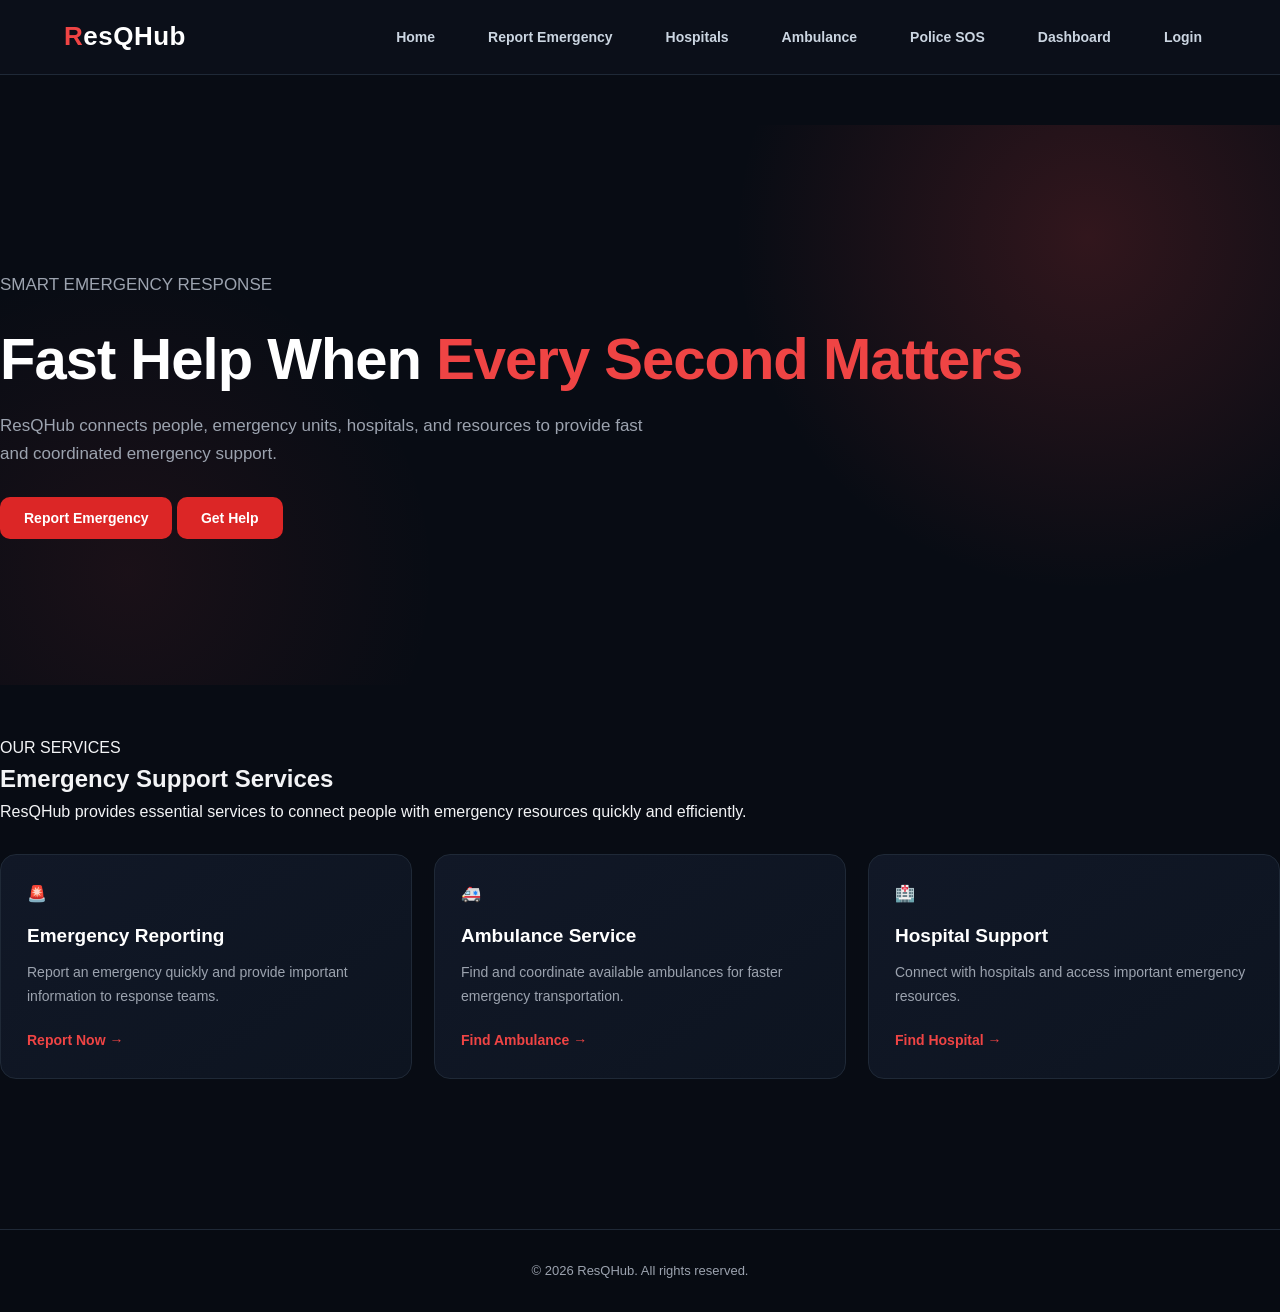
==== src/main/resources/static/index.html @ dcc4bdd3 "Update ResQHub frontend UI" ====
<!DOCTYPE html>
<html lang="en">
<head>
    <meta charset="UTF-8">
    <meta name="viewport" content="width=device-width, initial-scale=1.0">
    <title>ResQHub - Emergency Response System</title>
    <link rel="stylesheet" href="style.css">
</head>

<body>

    <!-- Navigation Bar -->
    <header>
        <h2>ResQHub</h2>

<nav>
    <a href="index.html">Home</a>
    <a href="emergency.html">Report Emergency</a>
    <a href="hospital.html">Hospitals</a>
    <a href="ambulance.html">Ambulance</a>
    <a href="police.html">Police SOS</a>
    <a href="dashboard.html">Dashboard</a>
    <a href="login.html">Login</a>
</nav>
    </header>


    <!-- Hero Section -->
    <main>

        <section class="hero">

    <div class="hero-content">

        <p class="hero-tag">SMART EMERGENCY RESPONSE</p>

        <h1>
            Fast Help When
            <span>Every Second Matters</span>
        </h1>

        <p class="hero-description">
            ResQHub connects people, emergency units, hospitals,
            and resources to provide fast and coordinated emergency support.
        </p>

        <div class="hero-buttons">
            <button class="primary-btn">Report Emergency</button>
            <button class="secondary-btn">Get Help</button>
        </div>

    </div>

</section>

        <!-- Services Section -->
        <section class="services">

    <p class="section-tag">OUR SERVICES</p>

    <h2>Emergency Support Services</h2>

    <p class="section-description">
        ResQHub provides essential services to connect people
        with emergency resources quickly and efficiently.
    </p>

    <div class="service-container">

        <div class="service-card">
            <div class="service-icon">🚨</div>
            <h3>Emergency Reporting</h3>
            <p>
                Report an emergency quickly and provide
                important information to response teams.
            </p>
            <a href="#">Report Now →</a>
        </div>

        <div class="service-card">
            <div class="service-icon">🚑</div>
            <h3>Ambulance Service</h3>
            <p>
                Find and coordinate available ambulances
                for faster emergency transportation.
            </p>
            <a href="#">Find Ambulance →</a>
        </div>

        <div class="service-card">
            <div class="service-icon">🏥</div>
            <h3>Hospital Support</h3>
            <p>
                Connect with hospitals and access
                important emergency resources.
            </p>
            <a href="#">Find Hospital →</a>
        </div>

    </div>

</section>

    </main>


    <!-- Footer -->
    <footer>
        <p>© 2026 ResQHub. All rights reserved.</p>
    </footer>

</body>
</html>
---- src/main/resources/static/style.css ----
/* =========================================
   ResQHub - Professional Emergency UI
   ========================================= */

/* ---------- Basic Reset ---------- */

* {
    margin: 0;
    padding: 0;
    box-sizing: border-box;
}

html {
    scroll-behavior: smooth;
}

body {
    font-family: Arial, Helvetica, sans-serif;
    background: #080c14;
    color: #f3f4f6;
    line-height: 1.6;
}

/* ---------- Common Container ---------- */

.container {
    width: 90%;
    max-width: 1200px;
    margin: auto;
}

/* ---------- Navigation Bar ---------- */

header {
    background: #0b0f19;
    border-bottom: 1px solid #1f2937;
    padding: 16px 0;
    position: sticky;
    top: 0;
    z-index: 1000;
}

header h2 {
    color: #ffffff;
    font-size: 26px;
    font-weight: 800;
    letter-spacing: 0.5px;
}
header {
    background: #0b0f19;
    border-bottom: 1px solid #1f2937;
    padding: 16px 5%;
    position: sticky;
    top: 0;
    z-index: 1000;

    display: flex;
    align-items: center;
    justify-content: space-between;
    gap: 20px;
}
header h2::first-letter {
    color: #ef4444;
}

nav {
    display: flex;
    align-items: center;
    gap: 25px;
}
nav a {
    color: #cbd5e1;
    text-decoration: none;
    font-size: 14px;
    font-weight: 600;
    padding: 8px 14px;
    border-radius: 8px;
    transition: all 0.3s ease;
}

nav a:hover {
    color: #ffffff;
    background: rgba(239, 68, 68, 0.12);
}


/* ---------- Main Sections ---------- */

main,
section {
    padding: 50px 0;
}

/* ---------- Hero Section ---------- */

.hero {
    min-height: 560px;
    display: flex;
    align-items: center;
    background:
        radial-gradient(circle at 85% 20%, rgba(239, 68, 68, 0.18), transparent 30%),
        radial-gradient(circle at 10% 80%, rgba(239, 68, 68, 0.08), transparent 25%),
        #080c14;
    position: relative;
    overflow: hidden;
}
.hero h1 {
    font-size: 58px;
    line-height: 1.08;
    font-weight: 800;
    color: #ffffff;
    margin-bottom: 22px;
    letter-spacing: -1px;
}

.hero h1 span {
    color: #ef4444;
}

.hero p {
    color: #9ca3af;
    max-width: 650px;
    font-size: 17px;
    margin-bottom: 30px;
}

/* ---------- Buttons ---------- */

button,
.btn {
    display: inline-block;
    border: none;
    cursor: pointer;
    text-decoration: none;
    padding: 13px 24px;
    border-radius: 10px;
    font-weight: 700;
    font-size: 14px;
    transition: all 0.3s ease;
}

.btn-primary,
button {
    background: #dc2626;
    color: #ffffff;
}
.btn-primary:hover,
button:hover {
    background: #ef4444;
    transform: translateY(-3px);
    box-shadow: 0 8px 20px rgba(239, 68, 68, 0.25);
}

.btn-secondary {
    background: #ffffff;
    color: #111827;
}

.btn-secondary:hover {
    background: #e5e7eb;
    transform: translateY(-2px);
}

/* ---------- Cards ---------- */

.card {
    background: linear-gradient(145deg, #111827, #0d1420);
    border: 1px solid #1f2937;
    border-radius: 16px;
    padding: 26px;
    transition: all 0.3s ease;
}
.card:hover {
    transform: translateY(-6px);
    border-color: rgba(239, 68, 68, 0.5);
    box-shadow: 0 12px 35px rgba(0, 0, 0, 0.35);
}

.card h3 {
    color: #ffffff;
    margin-bottom: 10px;
}

.card p {
    color: #9ca3af;
}

/* ---------- Dashboard Cards ---------- */

.dashboard-grid {
    display: grid;
    grid-template-columns: repeat(4, 1fr);
    gap: 18px;
}

.stat-card {
    background: #111827;
    border: 1px solid #1f2937;
    border-left: 4px solid #ef4444;
    border-radius: 14px;
    padding: 20px;
}

.stat-card h4 {
    color: #9ca3af;
    font-size: 13px;
    text-transform: uppercase;
    margin-bottom: 8px;
}

.stat-card .number {
    color: #ffffff;
    font-size: 30px;
    font-weight: 800;
}

/* ---------- Emergency Status ---------- */

.status {
    display: inline-block;
    padding: 5px 12px;
    border-radius: 20px;
    font-size: 12px;
    font-weight: 700;
}

.status-available {
    background: rgba(16, 185, 129, 0.15);
    color: #34d399;
}

.status-busy {
    background: rgba(239, 68, 68, 0.15);
    color: #f87171;
}

.status-warning {
    background: rgba(234, 179, 8, 0.15);
    color: #facc15;
}

/* ---------- Forms ---------- */

form {
    background: #111827;
    border: 1px solid #1f2937;
    border-radius: 16px;
    padding: 25px;
}

label {
    display: block;
    color: #d1d5db;
    font-size: 14px;
    font-weight: 600;
    margin-bottom: 7px;
}

input,
select,
textarea {
    width: 100%;
    padding: 12px 14px;
    background: #0b1220;
    color: #ffffff;
    border: 1px solid #374151;
    border-radius: 10px;
    outline: none;
    font-size: 14px;
    margin-bottom: 16px;
}

input:focus,
select:focus,
textarea:focus {
    border-color: #ef4444;
    box-shadow: 0 0 0 2px rgba(239, 68, 68, 0.15);
}

textarea {
    min-height: 120px;
    resize: vertical;
}

/* ---------- Tables ---------- */

table {
    width: 100%;
    border-collapse: collapse;
    background: #111827;
    border-radius: 14px;
    overflow: hidden;
}

th {
    background: #1f2937;
    color: #ffffff;
    text-align: left;
    padding: 14px;
    font-size: 13px;
}

td {
    padding: 14px;
    color: #cbd5e1;
    border-top: 1px solid #1f2937;
}

/* ---------- Section Heading ---------- */

.section-title {
    text-align: center;
    margin-bottom: 35px;
}

.section-title h2 {
    color: #ffffff;
    font-size: 34px;
    font-weight: 800;
    margin-bottom: 12px;
    letter-spacing: -0.5px;
}

.section-title p {
    color: #9ca3af;
    max-width: 650px;
    margin: auto;
    font-size: 15px;
}


/* ---------- Footer ---------- */

footer {
    background: #070b12;
    border-top: 1px solid #1f2937;
    color: #9ca3af;
    text-align: center;
    padding: 30px 20px;
    margin-top: 50px;
}

footer p {
    font-size: 13px;
    line-height: 1.7;
}

/* ---------- Responsive Design ---------- */

@media (max-width: 900px) {

    .dashboard-grid {
        grid-template-columns: repeat(2, 1fr);
    }

    .hero h1 {
        font-size: 42px;
    }

    nav {
        gap: 15px;
    }
}

@media (max-width: 600px) {

    .container {
        width: 92%;
    }

    header {
        padding: 12px 0;
    }

    nav {
    flex-wrap: wrap;
    justify-content: center;
    gap: 8px;
    margin-top: 10px;
}

    .dashboard-grid {
        grid-template-columns: 1fr;
    }

    .hero {
        min-height: 420px;
    }

    .hero h1 {
        font-size: 36px;
    }

    .hero p {
        font-size: 15px;
    }

    .card,
    form {
        padding: 18px;
    }

    table {
        display: block;
        overflow-x: auto;
    }
}
/* ---------- Services Layout ---------- */

.service-container {
    display: grid;
    grid-template-columns: repeat(3, 1fr);
    gap: 22px;
    margin-top: 30px;
}
/* ---------- Service Cards ---------- */

.service-card {
    background: linear-gradient(145deg, #111827, #0d1420);
    border: 1px solid #1f2937;
    border-radius: 16px;
    padding: 26px;
    transition: all 0.3s ease;
}

.service-card:hover {
    transform: translateY(-6px);
    border-color: rgba(239, 68, 68, 0.5);
    box-shadow: 0 12px 35px rgba(0, 0, 0, 0.35);
}

.service-card h3 {
    color: #ffffff;
    font-size: 19px;
    margin: 14px 0 10px;
}

.service-card p {
    color: #9ca3af;
    font-size: 14px;
    line-height: 1.7;
    margin-bottom: 18px;
}

.service-card a {
    color: #ef4444;
    text-decoration: none;
    font-weight: 700;
    font-size: 14px;
}

.service-card a:hover {
    color: #ffffff;
}
/* ---------- Mobile Services ---------- */

@media (max-width: 600px) {

    .service-container {
        grid-template-columns: 1fr;
        gap: 16px;
    }

    .service-card {
        padding: 20px;
    }

}
/* ---------- Emergency Report Page ---------- */

.emergency-page {
    width: 90%;
    max-width: 900px;
    margin: 0 auto;
    padding: 70px 0;
}

.emergency-header {
    text-align: center;
    margin-bottom: 35px;
}

.emergency-header h1 {
    color: #ffffff;
    font-size: 42px;
    font-weight: 800;
    margin: 10px 0 15px;
}

.emergency-header p {
    color: #9ca3af;
    font-size: 15px;
    line-height: 1.7;
    max-width: 650px;
    margin: auto;
}

.emergency-form {
    background: linear-gradient(145deg, #111827, #0d1420);
    border: 1px solid #1f2937;
    border-radius: 18px;
    padding: 35px;
    box-shadow: 0 15px 40px rgba(0, 0, 0, 0.35);
}
/* ---------- Emergency Form Fields ---------- */

.emergency-form .form-group {
    margin-bottom: 22px;
}

.emergency-form label {
    display: block;
    color: #e5e7eb;
    font-size: 14px;
    font-weight: 600;
    margin-bottom: 8px;
}

.emergency-form input,
.emergency-form select,
.emergency-form textarea {
    width: 100%;
    padding: 13px 15px;
    background: #0b1220;
    color: #ffffff;
    border: 1px solid #263244;
    border-radius: 10px;
    outline: none;
    font-size: 14px;
    transition: all 0.3s ease;
}

.emergency-form input::placeholder,
.emergency-form textarea::placeholder {
    color: #6b7280;
}

.emergency-form input:focus,
.emergency-form select:focus,
.emergency-form textarea:focus {
    border-color: #ef4444;
    box-shadow: 0 0 0 3px rgba(239, 68, 68, 0.12);
}

.emergency-form textarea {
    resize: vertical;
    min-height: 120px;
}
/* ---------- Emergency Submit Button ---------- */

.emergency-btn {
    width: 100%;
    margin-top: 8px;
    padding: 14px 20px;
    background: #ef4444;
    color: #ffffff;
    border: none;
    border-radius: 10px;
    font-size: 15px;
    font-weight: 700;
    cursor: pointer;
    transition: all 0.3s ease;
}

.emergency-btn:hover {
    background: #dc2626;
    transform: translateY(-2px);
    box-shadow: 0 8px 20px rgba(239, 68, 68, 0.25);
}

.emergency-btn:active {
    transform: translateY(0);
}
/* ---------- Emergency Mobile Responsive ---------- */

@media (max-width: 600px) {

    .emergency-page {
        width: 92%;
        padding: 45px 0;
    }

    .emergency-header h1 {
        font-size: 32px;
    }

    .emergency-header p {
        font-size: 14px;
    }

    .emergency-form {
        padding: 22px;
        border-radius: 14px;
    }

    .emergency-form input,
    .emergency-form select,
    .emergency-form textarea {
        padding: 12px;
    }

    .emergency-btn {
        padding: 13px 15px;
        font-size: 14px;
    }
}
/* ---------- Hospital Page ---------- */

.hospital-page {
    width: 90%;
    max-width: 1100px;
    margin: 0 auto;
    padding: 70px 0;
}

.hospital-header {
    text-align: center;
    margin-bottom: 35px;
}

.hospital-header h1 {
    color: #ffffff;
    font-size: 42px;
    font-weight: 800;
    margin: 10px 0 15px;
}

.hospital-header p {
    color: #9ca3af;
    font-size: 15px;
    line-height: 1.7;
    max-width: 650px;
    margin: auto;
}
/* ---------- Hospital Search ---------- */

.hospital-search {
    display: flex;
    gap: 12px;
    max-width: 750px;
    margin: 0 auto 35px;
}

.hospital-search input {
    flex: 1;
    padding: 14px 16px;
    background: #0b1220;
    color: #ffffff;
    border: 1px solid #263244;
    border-radius: 10px;
    outline: none;
    font-size: 14px;
    transition: all 0.3s ease;
}

.hospital-search input::placeholder {
    color: #6b7280;
}

.hospital-search input:focus {
    border-color: #ef4444;
    box-shadow: 0 0 0 3px rgba(239, 68, 68, 0.12);
}

.hospital-search button {
    padding: 14px 25px;
    background: #ef4444;
    color: #ffffff;
    border: none;
    border-radius: 10px;
    font-weight: 700;
    cursor: pointer;
    transition: all 0.3s ease;
}

.hospital-search button:hover {
    background: #dc2626;
    transform: translateY(-2px);
}
/* ---------- Hospital Cards ---------- */

.hospital-container {
    display: grid;
    grid-template-columns: repeat(3, 1fr);
    gap: 22px;
}

.hospital-card {
    background: linear-gradient(145deg, #111827, #0d1420);
    border: 1px solid #1f2937;
    border-radius: 16px;
    padding: 26px;
    transition: all 0.3s ease;
}

.hospital-card:hover {
    transform: translateY(-6px);
    border-color: rgba(239, 68, 68, 0.5);
    box-shadow: 0 12px 35px rgba(0, 0, 0, 0.35);
}

.hospital-icon {
    font-size: 36px;
    margin-bottom: 14px;
}

.hospital-card h3 {
    color: #ffffff;
    font-size: 19px;
    margin-bottom: 12px;
}

.hospital-card p {
    color: #9ca3af;
    font-size: 14px;
    margin-bottom: 8px;
    line-height: 1.6;
}
/* ---------- Hospital Status & Button ---------- */

.available,
.limited {
    display: inline-block;
    margin-top: 8px;
    margin-bottom: 18px;
    font-size: 13px;
    font-weight: 700;
}

.available {
    color: #22c55e;
}

.limited {
    color: #f59e0b;
}

.hospital-btn {
    width: 100%;
    padding: 12px 18px;
    background: #1f2937;
    color: #ffffff;
    border: 1px solid #374151;
    border-radius: 9px;
    font-size: 14px;
    font-weight: 700;
    cursor: pointer;
    transition: all 0.3s ease;
}

.hospital-btn:hover {
    background: #ef4444;
    border-color: #ef4444;
    transform: translateY(-2px);
}
/* ---------- Hospital Mobile Responsive ---------- */

@media (max-width: 600px) {

    .hospital-page {
        width: 92%;
        padding: 45px 0;
    }

    .hospital-header h1 {
        font-size: 32px;
    }

    .hospital-header p {
        font-size: 14px;
    }

    .hospital-search {
        flex-direction: column;
        gap: 10px;
    }

    .hospital-search button {
        width: 100%;
    }

    .hospital-container {
        grid-template-columns: 1fr;
        gap: 16px;
    }

    .hospital-card {
        padding: 22px;
    }
}
/* ---------- Ambulance Page ---------- */

.ambulance-page {
    width: 90%;
    max-width: 1100px;
    margin: 0 auto;
    padding: 70px 0;
}

.ambulance-header {
    text-align: center;
    margin-bottom: 35px;
}

.ambulance-header h1 {
    color: #ffffff;
    font-size: 42px;
    font-weight: 800;
    margin: 10px 0 15px;
}

.ambulance-header p {
    color: #9ca3af;
    font-size: 15px;
    line-height: 1.7;
    max-width: 650px;
    margin: auto;
}
/* ---------- Ambulance Cards ---------- */

.ambulance-container {
    display: grid;
    grid-template-columns: repeat(3, 1fr);
    gap: 22px;
}

.ambulance-card {
    background: linear-gradient(145deg, #111827, #0d1420);
    border: 1px solid #1f2937;
    border-radius: 16px;
    padding: 26px;
    transition: all 0.3s ease;
}

.ambulance-card:hover {
    transform: translateY(-6px);
    border-color: rgba(239, 68, 68, 0.5);
    box-shadow: 0 12px 35px rgba(0, 0, 0, 0.35);
}

.ambulance-icon {
    font-size: 36px;
    margin-bottom: 14px;
}

.ambulance-card h3 {
    color: #ffffff;
    font-size: 19px;
    margin-bottom: 12px;
}

.ambulance-card p {
    color: #9ca3af;
    font-size: 14px;
    margin-bottom: 8px;
    line-height: 1.6;
}
/* ---------- Ambulance Status & Buttons ---------- */

.unit-available,
.unit-busy {
    display: inline-block;
    margin-top: 8px;
    margin-bottom: 18px;
    font-size: 13px;
    font-weight: 700;
}

.unit-available {
    color: #22c55e;
}

.unit-busy {
    color: #ef4444;
}

.request-btn,
.ambulance-card button:disabled {
    width: 100%;
    padding: 12px 18px;
    border-radius: 9px;
    font-size: 14px;
    font-weight: 700;
}

.request-btn {
    background: #ef4444;
    color: #ffffff;
    border: 1px solid #ef4444;
    cursor: pointer;
    transition: all 0.3s ease;
}

.request-btn:hover {
    background: #dc2626;
    border-color: #dc2626;
    transform: translateY(-2px);
    box-shadow: 0 8px 20px rgba(239, 68, 68, 0.2);
}

.ambulance-card button:disabled {
    background: #1f2937;
    color: #6b7280;
    border: 1px solid #374151;
    cursor: not-allowed;
}
/* ---------- Ambulance Mobile Responsive ---------- */

@media (max-width: 600px) {

    .ambulance-page {
        width: 92%;
        padding: 45px 0;
    }

    .ambulance-header h1 {
        font-size: 32px;
    }

    .ambulance-header p {
        font-size: 14px;
    }

    .ambulance-container {
        grid-template-columns: 1fr;
        gap: 16px;
    }

    .ambulance-card {
        padding: 22px;
    }
}
/* ---------- Login Page ---------- */

.login-page {
    width: 90%;
    max-width: 500px;
    margin: 0 auto;
    padding: 70px 0;
}

.login-header {
    text-align: center;
    margin-bottom: 30px;
}

.login-header h1 {
    color: #ffffff;
    font-size: 42px;
    font-weight: 800;
    margin: 10px 0 15px;
}

.login-header p {
    color: #9ca3af;
    font-size: 15px;
    line-height: 1.7;
}

.login-form {
    background: linear-gradient(145deg, #111827, #0d1420);
    border: 1px solid #1f2937;
    border-radius: 18px;
    padding: 35px;
    box-shadow: 0 15px 40px rgba(0, 0, 0, 0.35);
}
/* ---------- Login Form Fields ---------- */

.login-form .form-group {
    margin-bottom: 20px;
}

.login-form label {
    display: block;
    color: #e5e7eb;
    font-size: 14px;
    font-weight: 600;
    margin-bottom: 8px;
}

.login-form input {
    width: 100%;
    padding: 13px 15px;
    background: #0b1220;
    color: #ffffff;
    border: 1px solid #263244;
    border-radius: 10px;
    outline: none;
    font-size: 14px;
    transition: all 0.3s ease;
}

.login-form input::placeholder {
    color: #6b7280;
}

.login-form input:focus {
    border-color: #ef4444;
    box-shadow: 0 0 0 3px rgba(239, 68, 68, 0.12);
}
/* ---------- Login Button ---------- */

.login-btn {
    width: 100%;
    padding: 14px 20px;
    margin-top: 5px;
    background: #ef4444;
    color: #ffffff;
    border: none;
    border-radius: 10px;
    font-size: 15px;
    font-weight: 700;
    cursor: pointer;
    transition: all 0.3s ease;
}

.login-btn:hover {
    background: #dc2626;
    transform: translateY(-2px);
    box-shadow: 0 8px 20px rgba(239, 68, 68, 0.25);
}

.login-btn:active {
    transform: translateY(0);
}

/* ---------- Register Link ---------- */

.login-footer {
    text-align: center;
    margin-top: 20px;
    color: #9ca3af;
    font-size: 14px;
}

.login-footer a {
    color: #ef4444;
    text-decoration: none;
    font-weight: 700;
}

.login-footer a:hover {
    text-decoration: underline;
}
/* ---------- Login Mobile Responsive ---------- */

@media (max-width: 600px) {

    .login-page {
        width: 92%;
        padding: 45px 0;
    }

    .login-header h1 {
        font-size: 32px;
    }

    .login-header p {
        font-size: 14px;
    }

    .login-form {
        padding: 22px;
        border-radius: 14px;
    }

    .login-form input {
        padding: 12px;
    }

    .login-btn {
        padding: 13px 15px;
    }
}
/* ---------- Dashboard Page ---------- */

.dashboard-page {
    width: 90%;
    max-width: 1200px;
    margin: 0 auto;
    padding: 60px 0;
}

.dashboard-header {
    margin-bottom: 35px;
}

.dashboard-header h1 {
    color: #ffffff;
    font-size: 42px;
    font-weight: 800;
    margin: 10px 0 15px;
}

.dashboard-header p {
    color: #9ca3af;
    font-size: 15px;
    line-height: 1.7;
    max-width: 700px;
}
/* ---------- Dashboard Statistics ---------- */

.dashboard-grid {
    display: grid;
    grid-template-columns: repeat(4, 1fr);
    gap: 20px;
    margin-bottom: 40px;
}

.stat-card {
    background: linear-gradient(145deg, #111827, #0d1420);
    border: 1px solid #1f2937;
    border-radius: 16px;
    padding: 24px;
    transition: all 0.3s ease;
}

.stat-card:hover {
    transform: translateY(-5px);
    border-color: rgba(239, 68, 68, 0.5);
    box-shadow: 0 12px 30px rgba(0, 0, 0, 0.3);
}

.stat-card h4 {
    color: #9ca3af;
    font-size: 14px;
    font-weight: 600;
    margin-bottom: 12px;
}

.stat-card .number {
    color: #ffffff;
    font-size: 34px;
    font-weight: 800;
}
/* ---------- Dashboard Status Badges ---------- */

.dashboard-table .status {
    display: inline-block;
    padding: 5px 10px;
    border-radius: 20px;
    font-size: 12px;
    font-weight: 700;
}

.dashboard-table .status-busy {
    color: #ef4444;
    background: rgba(239, 68, 68, 0.12);
}

.dashboard-table .status-warning {
    color: #f59e0b;
    background: rgba(245, 158, 11, 0.12);
}

.dashboard-table .status-available {
    color: #22c55e;
    background: rgba(34, 197, 94, 0.12);
}
/* ---------- Dashboard Mobile Responsive ---------- */

@media (max-width: 900px) {

    .dashboard-grid {
        grid-template-columns: repeat(2, 1fr);
    }

    .dashboard-header h1 {
        font-size: 36px;
    }
}

@media (max-width: 600px) {

    .dashboard-page {
        width: 92%;
        padding: 45px 0;
    }

    .dashboard-header h1 {
        font-size: 30px;
    }

    .dashboard-header p {
        font-size: 14px;
    }

    .dashboard-grid {
        grid-template-columns: 1fr;
        gap: 16px;
    }

    .stat-card {
        padding: 20px;
    }

    .dashboard-section {
        padding: 20px;
    }

    .dashboard-section h2 {
        font-size: 20px;
    }

    .dashboard-table {
        overflow-x: auto;
    }
}
/* ---------- Dashboard Notifications ---------- */

.notification-section {
    margin-top: 25px;
}

.notification-list {
    display: flex;
    flex-direction: column;
    gap: 14px;
}

.notification-item {
    display: flex;
    align-items: center;
    gap: 16px;
    padding: 16px;
    background: #0b1220;
    border: 1px solid #1f2937;
    border-radius: 12px;
    transition: all 0.3s ease;
}

.notification-item:hover {
    border-color: rgba(239, 68, 68, 0.4);
    transform: translateX(4px);
}

.notification-icon {
    width: 44px;
    height: 44px;
    display: flex;
    align-items: center;
    justify-content: center;
    background: rgba(239, 68, 68, 0.12);
    border-radius: 10px;
    font-size: 21px;
    flex-shrink: 0;
}

.notification-content h4 {
    color: #ffffff;
    font-size: 15px;
    margin-bottom: 4px;
}

.notification-content p {
    color: #9ca3af;
    font-size: 13px;
    margin-bottom: 4px;
}

.notification-content span {
    color: #6b7280;
    font-size: 12px;
}

/* ---------- Notification Mobile ---------- */

@media (max-width: 600px) {

    .notification-item {
        align-items: flex-start;
        padding: 14px;
    }

    .notification-icon {
        width: 40px;
        height: 40px;
        font-size: 19px;
    }

    .notification-content h4 {
        font-size: 14px;
    }

    .notification-content p {
        font-size: 12px;
    }
}
/* ---------- Incident Status Badges ---------- */

.dashboard-table .status {
    min-width: 80px;
    text-align: center;
    border: 1px solid transparent;
}

.dashboard-table .status-busy {
    border-color: rgba(239, 68, 68, 0.25);
}

.dashboard-table .status-warning {
    border-color: rgba(245, 158, 11, 0.25);
}

.dashboard-table .status-available {
    border-color: rgba(34, 197, 94, 0.25);
}
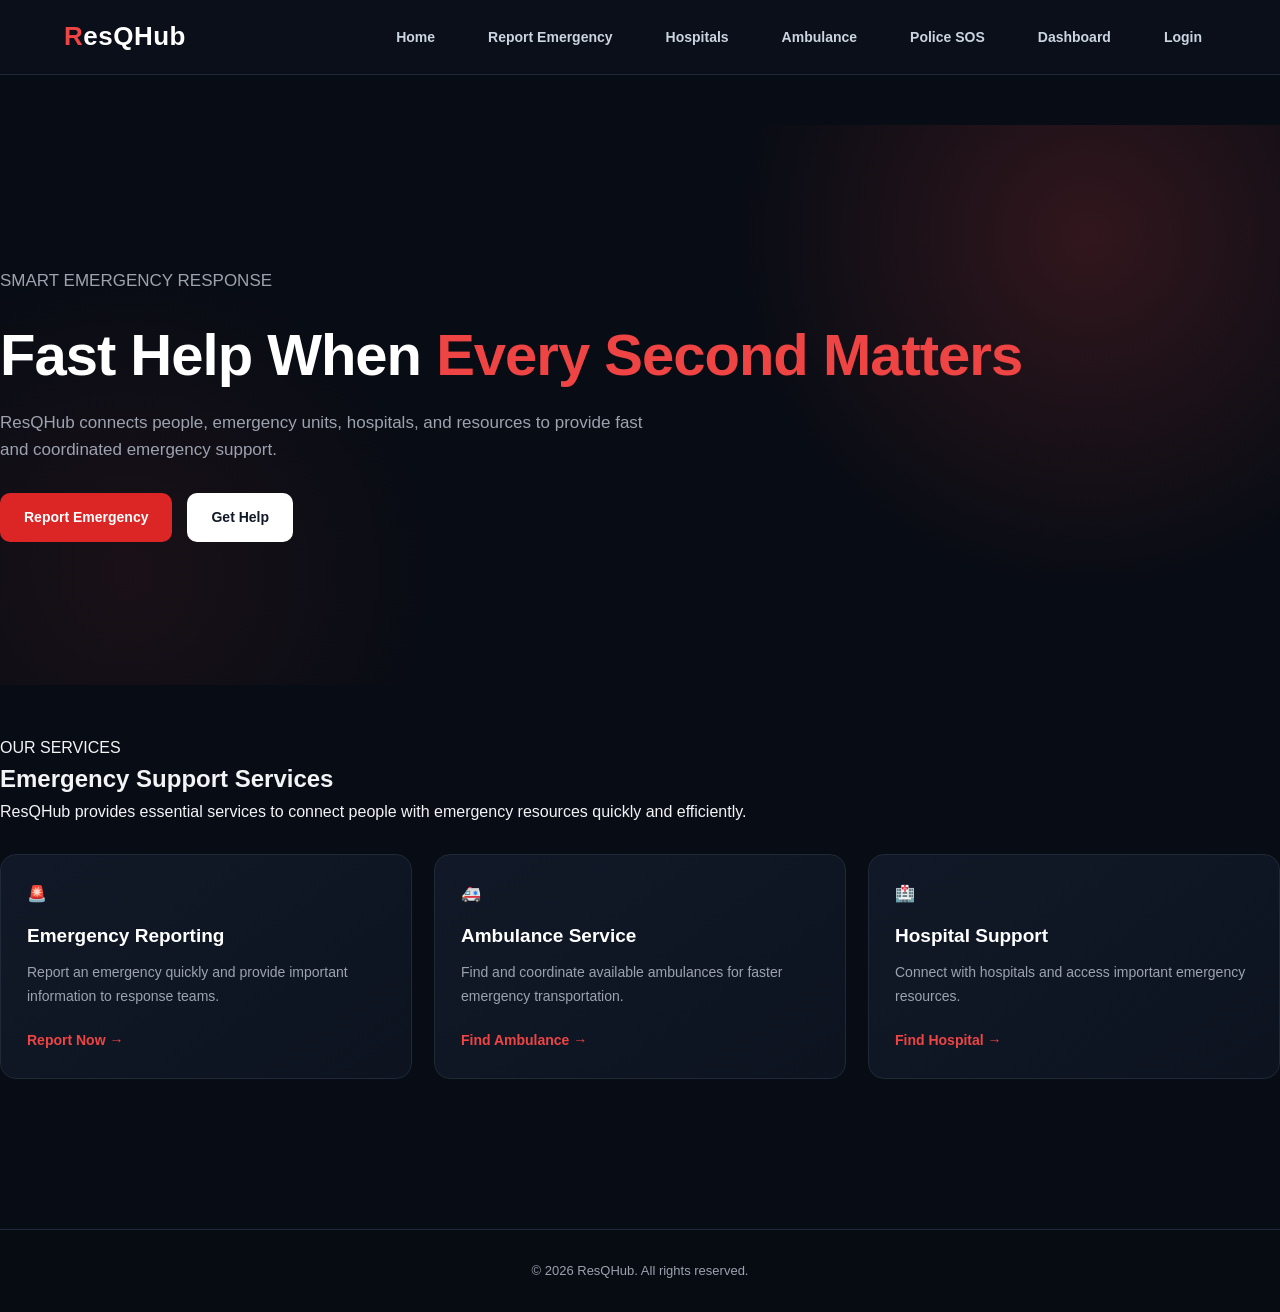
==== commit 2e23c2b7: "Update ResQHub frontend UI" ====
--- a/src/main/resources/static/index.html
+++ b/src/main/resources/static/index.html
@@ -45,9 +45,9 @@
         </p>
 
         <div class="hero-buttons">
-            <button class="primary-btn">Report Emergency</button>
-            <button class="secondary-btn">Get Help</button>
-        </div>
+    <a href="emergency.html" class="primary-btn">Report Emergency</a>
+    <a href="hospital.html" class="secondary-btn">Get Help</a>
+</div>
 
     </div>
 
--- a/src/main/resources/static/style.css
+++ b/src/main/resources/static/style.css
@@ -138,11 +138,20 @@
     font-size: 14px;
     transition: all 0.3s ease;
 }
+button:hover,
+.btn:hover {
+    background: #b91c1c;
+    transform: translateY(-2px);
+    box-shadow: 0 8px 20px rgba(220, 38, 38, 0.25);
+}
 
 .btn-primary,
 button {
     background: #dc2626;
     color: #ffffff;
+}
+.btn-primary {
+    box-shadow: 0 6px 18px rgba(220, 38, 38, 0.25);
 }
 .btn-primary:hover,
 button:hover {
@@ -1305,3 +1314,43 @@
 .dashboard-table .status-available {
     border-color: rgba(34, 197, 94, 0.25);
 }
+/* ---------- Hero Buttons ---------- */
+
+.hero-buttons {
+    display: flex;
+    gap: 15px;
+    margin-top: 25px;
+}
+
+.primary-btn,
+.secondary-btn {
+    display: inline-block;
+    padding: 13px 24px;
+    border-radius: 10px;
+    font-weight: 700;
+    font-size: 14px;
+    text-decoration: none;
+    cursor: pointer;
+    transition: all 0.3s ease;
+}
+
+.primary-btn {
+    background: #dc2626;
+    color: #ffffff;
+}
+
+.primary-btn:hover {
+    background: #ef4444;
+    transform: translateY(-3px);
+    box-shadow: 0 8px 20px rgba(239, 68, 68, 0.25);
+}
+
+.secondary-btn {
+    background: #ffffff;
+    color: #111827;
+}
+
+.secondary-btn:hover {
+    background: #e5e7eb;
+    transform: translateY(-2px);
+}
